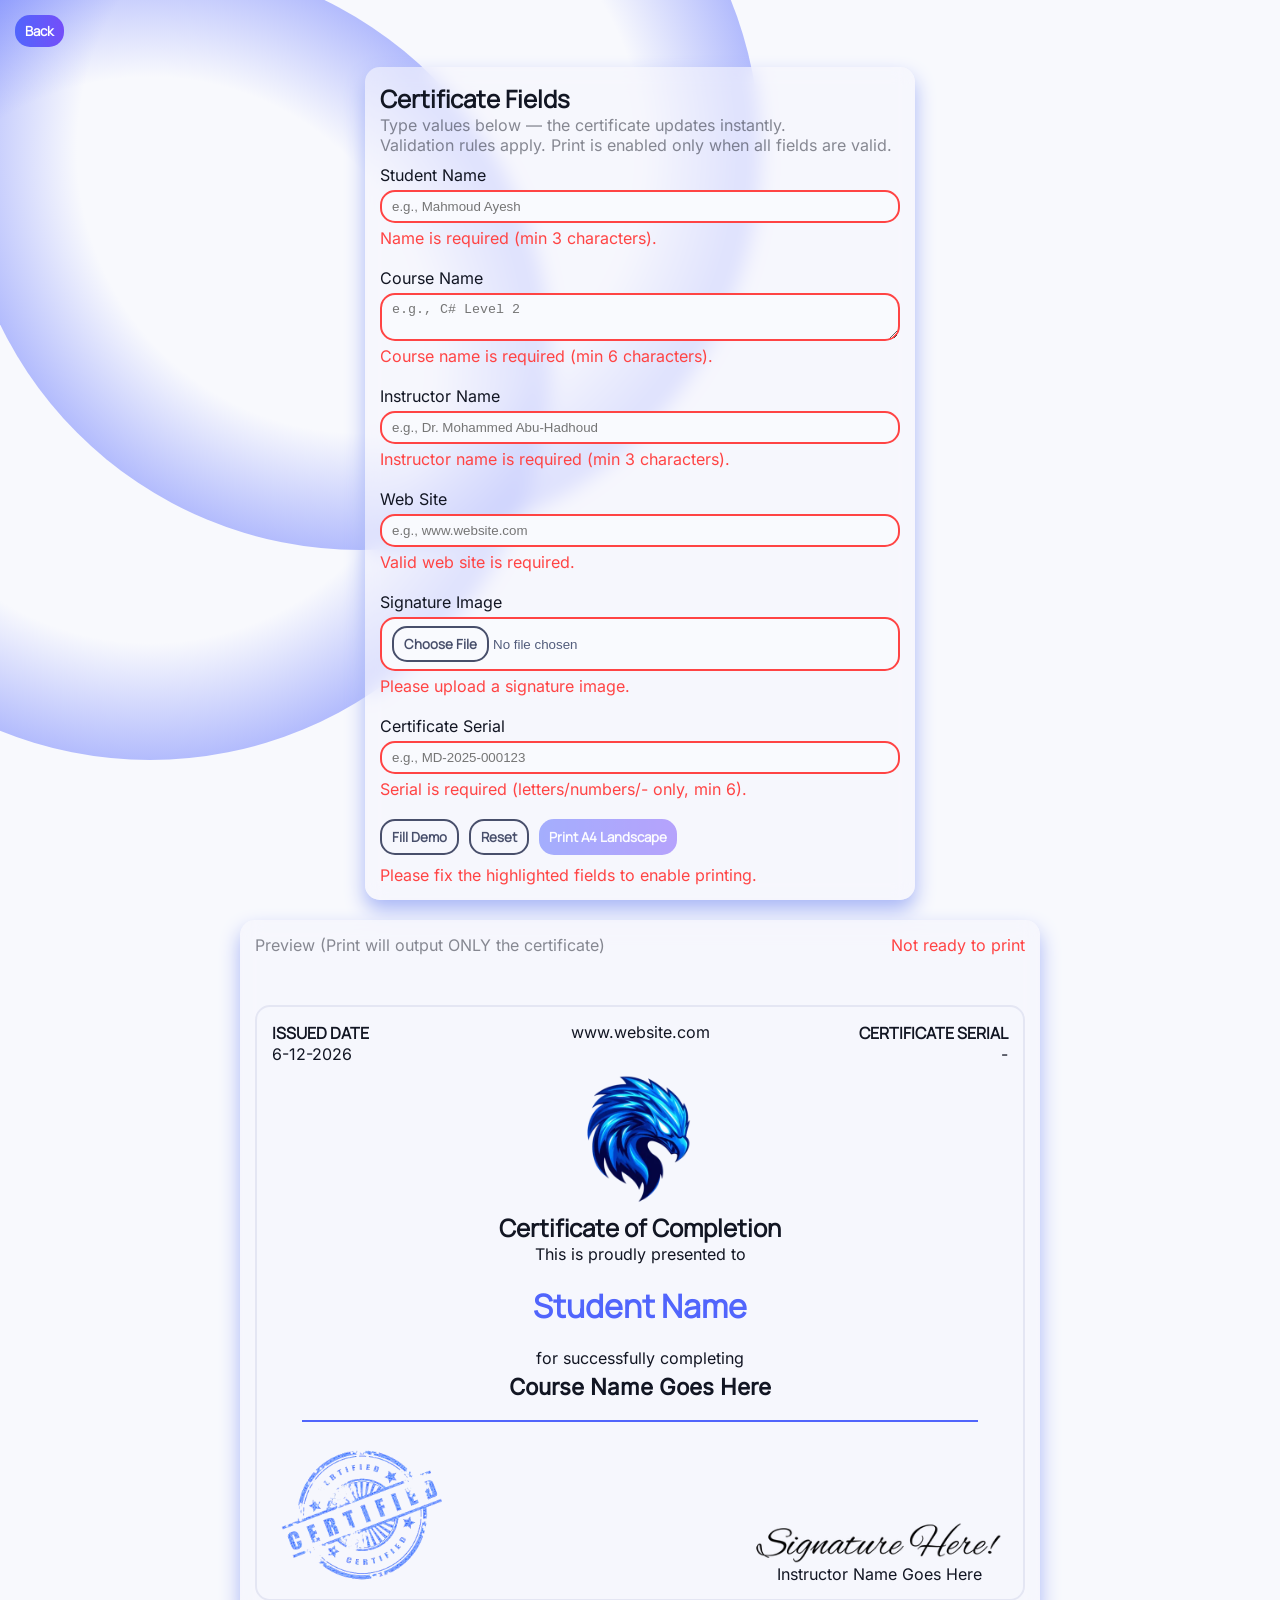
==== projects/01-certification-generator/index.html @ 6365fcb6 "Upload files" ====
<!DOCTYPE html>
<html lang="en">
<head>
    <meta charset="UTF-8">
    <meta name="viewport" content="width=device-width, initial-scale=1.0">
    <link rel="stylesheet" href="../../main-style.css">
    <link rel="stylesheet" href="style.css">
    <script src="script.js" defer></script>
    <title>Certification Generator</title>
</head>
<body>
    <button id="back-button" class="main-button">Back</button>

    <section id="form">
        <div id="decoration"></div>
        <h2>Certificate Fields</h2>
        <p class="light-text">Type values below — the certificate updates instantly.
            <br>
            Validation rules apply. Print is enabled only when all fields are valid.
        </p>
        <form onsubmit="event.preventDefault()">
            <div>
                <label for="student-name-field">Student Name</label>
                <input type="text" id="student-name-field" aria-describedby="invalid-name-error" placeholder="e.g., Mahmoud Ayesh">
                <p id="invalid-name-error" class="invalid-message">Name is required (min 3 characters).</p>
            </div>
            <div>
                <label for="course-name-field">Course Name</label>
                <textarea id="course-name-field" aria-describedby="invalid-course-name-error" placeholder="e.g., C# Level 2"></textarea>
                <p id="invalid-course-name-error" class="invalid-message">Course name is required (min 6 characters).</p>
            </div>
            <div>
                <label for="instructor-name-field">Instructor Name</label>
                <input type="text" id="instructor-name-field" aria-describedby="invalid-instructor-name-error" placeholder="e.g., Dr. Mohammed Abu-Hadhoud">
                <p id="invalid-instructor-name-error" class="invalid-message">Instructor name is required (min 3 characters).</p>
            </div>
            <div>
                <label for="website-field">Web Site</label>
                <input type="text" id="website-field" aria-describedby="website-field-error" placeholder="e.g., www.website.com">
                <p id="website-field-error" class="invalid-message">Valid web site is required.</p>
            </div>
            <div>
                <label for="signature-image-field">Signature Image</label>
                <input type="file" id="signature-image-field" accept="image/*" aria-describedby="invalid-signature-image-error">
                <p id="invalid-signature-image-error" class="invalid-message">Please upload a signature image.</p>
            </div>
            <div>
                <label for="certificate-serial-field">Certificate Serial</label>
                <input type="text" id="certificate-serial-field" aria-describedby="invalid-certificate-serial-error" placeholder="e.g., MD-2025-000123">
                <p id="invalid-certificate-serial-error" class="invalid-message">Serial is required (letters/numbers/- only, min 6).</p>
            </div>
            <div id="buttons-container">
                <button class="second-button" id="fill-demo-button">Fill Demo</button>
                <button class="second-button" id="reset-button">Reset</button>
                <button class="main-button" id="print-button">Print A4 Landscape</button>
            </div>
        </form>
        <p id="status-line" class="not ok">Please fix the highlighted fields to enable printing.</p>
    </section>

    <section id="certificate">
        <header>
            <p class="light-text">Preview (Print will output ONLY the certificate)</p>
            <p id="cert-status-line" class="not ok">Not ready to print</p>
        </header>
        <div>
            <header>
                <div>
                    <h4>ISSUED DATE</h4>
                    <p id="issued-date">-</p>
                </div>
                <p id="website">www.website.com</p>
                <div>
                    <h4>CERTIFICATE SERIAL</h4>
                    <p id="certificate-serial">-</p>
                </div>
            </header>
            <main>
                <img src="media/blue-eagle-head-esport-logo-png.webp" alt="random-logo">
                <h2>Certificate of Completion</h2>
                <p>This is proudly presented to</p>
                <p id="certificate-student-name">Student Name</p>
                <p>for successfully completing</p>
                <p class="certificate-bold-text" id="certificate-main-course-name">Course Name Goes Here</p>
            </main>
            <hr>
            <footer>
                <img src="media/Certified-Transparent-Background.webp" alt="certified-image">
                <div>
                    <img id="signature" src="media/DefaultSig.png" alt="signature-image">
                    <p id="instructor-name">Instructor Name Goes Here</p>
                </div>
            </footer>
        </div>
    </section>
</body>
</html>
---- main-style.css ----
@font-face {
    font-family: 'manrope';
    src: url('fonts/manrope-v23-latin-regular.woff2') format('woff2'),
         url('fonts/manrope-v23-latin-regular.woff') format('woff');
    font-display: swap;
}

@font-face {
    font-family: 'inter';
    src: url('fonts/inter-v20-latin-regular.woff2') format('woff2'),
         url('fonts/inter-v20-latin-regular.woff') format('woff');
    font-display: swap;
}

*{
  margin: 0;
  padding: 0;
  box-sizing: border-box;
}

html {
  scroll-behavior: smooth;
  overflow-x: hidden;
}

:root{
    --main-theme-color: #5165FC;
    --background-color: #f5f6fd9a;
    --shadow-color: #A8B6F6;
    --main-text-color: #121623;
    --light-text-color: #1216237e;
    --second-button-text-color: #484F6B;
    --error-text-color: rgb(255, 68, 68);

    --main-font: 'manrope', system-ui, -apple-system, sans-serif;
    --second-font: 'inter', system-ui, -apple-system, sans-serif;

    --input-background-color: #F9FAFE;
    --input-border-color: #E4E6F3;
    --input-text-color: #525C7B;
}

body{
    display: flex;
    justify-content: center;
    align-items: center;
    background-color: var(--background-color);
    font-family: var(--second-font);
    min-height: 100vh;
    overflow-x: hidden;
    color: var(--main-text-color);
    position: relative;
    padding: 15px;
    gap: 20px;
}

body::after, body::before{
    content: "";
    width: 800px;
    aspect-ratio: 1/1;
    position: absolute;
    z-index: -1;
    background-image: radial-gradient(transparent 50%, transparent 50%, var(--main-theme-color) 80%);
    opacity: 0.6;
    border-radius: 50%;
}

body::after{
    left: -250px;
    top: -40px;
}

body::before{
    left: -40px;
    top: -250px;
}

section{
    background-color: var(--background-color);
    box-shadow: 0px 10px 20px var(--shadow-color);
    border-radius: 15px;
    padding: 15px;
    overflow: hidden;
    backdrop-filter: blur(10px);
}

input, textarea{
    background-color: var(--input-background-color);
    color: var(--input-text-color);
    border-color: var(--input-border-color);
    border-width: 2px;
    border-radius: 15px;
    border-style: solid;
    padding: 7px 10px;
    transition: 0.3s;
    box-shadow: none;
    max-width: calc(100%);
}

input:focus, textarea:focus{
    border-color: var(--shadow-color);
    box-shadow: 0 0 3px var(--shadow-color);
    outline: none;
}

h1, h2, h3, h4 ,h5, h6{
    font-family: var(--main-font);
}

button, input[type="file"]::file-selector-button{
    font-family: var(--main-font);
    transition: 0.3s;
    padding: 7px 10px;
    border-radius: 15px;
    font-weight: bold;
    outline: none;
    cursor: pointer;
    text-wrap: nowrap;
}

.invalid-message{
    color: var(--error-text-color);
}

.light-text{
    color: var(--light-text-color);
}

.main-button{
    background-image: repeating-linear-gradient(
        90deg,
        var(--main-theme-color) 0%,
        #744EF9 50%,
        var(--main-theme-color) 100%
    );
    background-position: 200%;
    background-size: 200% 100%;
    border: none;
    color: white;
    position: relative;
}

.main-button:hover{
    background-position: 300%;
}

.second-button, input[type="file"]::file-selector-button{
    background-color: transparent;
    color: var(--second-button-text-color);
    border: 2px solid var(--second-button-text-color);
}

.second-button:hover, input[type="file"]::file-selector-button:hover{
    border-color: var(--shadow-color);
    box-shadow: 0 0 3px var(--shadow-color);
}

.second-button.delete{
    background-color: var(--error-text-color);
    color: white;
}

.second-button.delete:hover{
    border-color: var(--error-text-color);
    box-shadow: 0 0 3px var(--error-text-color);
}

button:active, input[type="file"]::file-selector-button:active{
    transform: scale(0.98);
}

button.disabled{
    opacity: 0.5;
    pointer-events: none;
}

.emphasized{
    background-color: rgba(0, 0, 0, 0.055);
    border: 1px solid rgba(0, 0, 0, 0.11);
    border-radius: 999px;
    padding: 6px 9px;
    font-size: 0.9rem;
}

.keyboard{
    border: 1px solid var(--main-text-color);
    border-radius: 5px;
    padding: 5px 8px;
    color: var(--main-text-color);
    font-size: 0.8rem;
}

button.selected{
    outline: 2px solid var(--main-theme-color);
    outline-offset: 2px;
}

@media (prefers-reduced-motion: reduce) {
  html {
    scroll-behavior: auto;
  }
}
---- projects/01-certification-generator/style.css ----
#form{
    width: 550px;
    display: flex;
    flex-direction: column;
}

#form form{
    display: flex;
    flex-direction: column;
    justify-content: space-between;
}

form div{
    display: flex;
    flex-direction: column;
    margin-top: 10px;
    margin-bottom: 10px;
    gap: 5px;
}

#buttons-container{
    flex-direction: row;
    gap: 10px;
}

.ok{
    color: var(--main-theme-color);   
}

.not.ok{
    color: var(--error-text-color);
}

#status-line.error{
    color: var(--error-text-color);   
}

.invalid input, .invalid textarea{
    border-color: var(--error-text-color);
}

.invalid .invalid-message{
    display: block;
}

.invalid-message{
    display: none;
}

#back-button{
    align-self: flex-start;
}

#certificate{
    width: 800px;
}

#certificate > header{
    display: flex;
    justify-content: space-between;
}

#certificate > div{
    display: flex;
    flex-direction: column;
    margin-top: 50px;
    width: 100%;
    border: 2px solid var(--input-border-color);
    border-radius: 15px;
    padding: 15px;
}

#certificate > div > header{
    display: flex;
    justify-content: space-between;
}

#certificate > div > header > div{
    width: 30%;
}

#certificate > div > header > div:last-child:has(#certificate-serial){
    display: flex;
    align-items: flex-end;
    flex-direction: column;
}

#certificate > div > main{
    display: flex;
    align-items: center;
    flex-direction: column;
}

#certificate > div > main > img{
    width: 20%;
    aspect-ratio: 1/1;
}

.certificate-bold-text{
    font-size: 1.4rem;
    font-weight: bold;
    margin: 5px;
}

#certificate-student-name{
    font-size: 2rem;
    font-weight: bold;
    font-family: var(--main-font);
    margin: 20px 0px;
    color: var(--main-theme-color);
}

hr{
    border: 1px solid var(--main-theme-color);
    margin: 15px 30px;
    min-width: 70%;
}

#certificate > div > footer{
    display: flex;
    justify-content: space-between;
}

#certificate > div > footer > p{
    align-self: flex-end;
}

#certificate > div > footer > img{
    width: 25%;
    filter: hue-rotate(30deg) saturate(200%);
}

#certificate > div > footer > div{
    width: 35%;
    display: flex;
    flex-direction: column;
    justify-content: flex-end;
    align-items: center;
}

#certificate > div > footer > div > img{
    width: 100%;
    filter: invert(100%);
}

.hidden{
    display: none;
}


@media (max-width: 1450px) {
    body{
        flex-direction: column;
    }
}

@media (max-width: 820px) {
    section{
        width: calc(100% - 1rem) !important;
    }
}

@media (max-width: 660px)
{
    #certificate{
        font-size: clamp(0.5rem, 0.7rem, 1rem);
        padding: clamp(10px, 11px, 12px);
        margin: clamp(10px, 11px, 12px);
    }

    .certificate-bold-text{
        font-size: clamp(0.7rem, 0.9rem, 1.2rem);
    }

    #certificate-student-name{
        font-size: 1.4rem;
        margin: clamp(10px, 11px, 12px);
    }

    hr{
        margin: clamp(10px, 11px, 12px);
    }

    #certificate > div{
        padding: 10px;
        margin-top: 35px;
    }
}

@media (max-width: 500px)
{
    #certificate{
        font-size: clamp(0.3rem, 0.5rem, 0.8rem);
        padding: clamp(8px, 9px, 10px);
        margin: clamp(8px, 9px, 10px);
    }

    .certificate-bold-text{
        font-size: clamp(0.5rem, 0.7rem, 1rem);
    }

    #certificate-student-name{
        font-size: 1.2rem;
        margin: clamp(8px, 9px, 10px);
    }

    hr{
        margin: clamp(8px, 9px, 10px);
    }

    #certificate > div{
        padding: 8px;
        margin-top: 25px;
    }
}

@media (max-width: 400px)
{
    #certificate{
        font-size: clamp(0.3rem, 0.4rem, 0.6rem);
    }

    .certificate-bold-text{
        font-size: clamp(0.5rem, 0.6rem, 0.8rem);
    }

    #certificate-student-name{
        font-size: 1rem;
    }
}

@media print{
    @page {
        size: landscape;
        margin: 10mm;
    }

    body::after, body::before{
        display: none;
    }
    body{
        display: block;
        padding: 0px;
    }
    #back-button{
        display: none;
    }
    #form{
        display: none;
    }
    #certificate{
        box-shadow: none;
        background-color: transparent;
        padding: 0px;
        margin: auto;
        width: 100%;
    }
    #certificate > header{
        display: none;
    }
    #certificate > div{
        margin: 0px;
        width: 100%;
    }
}
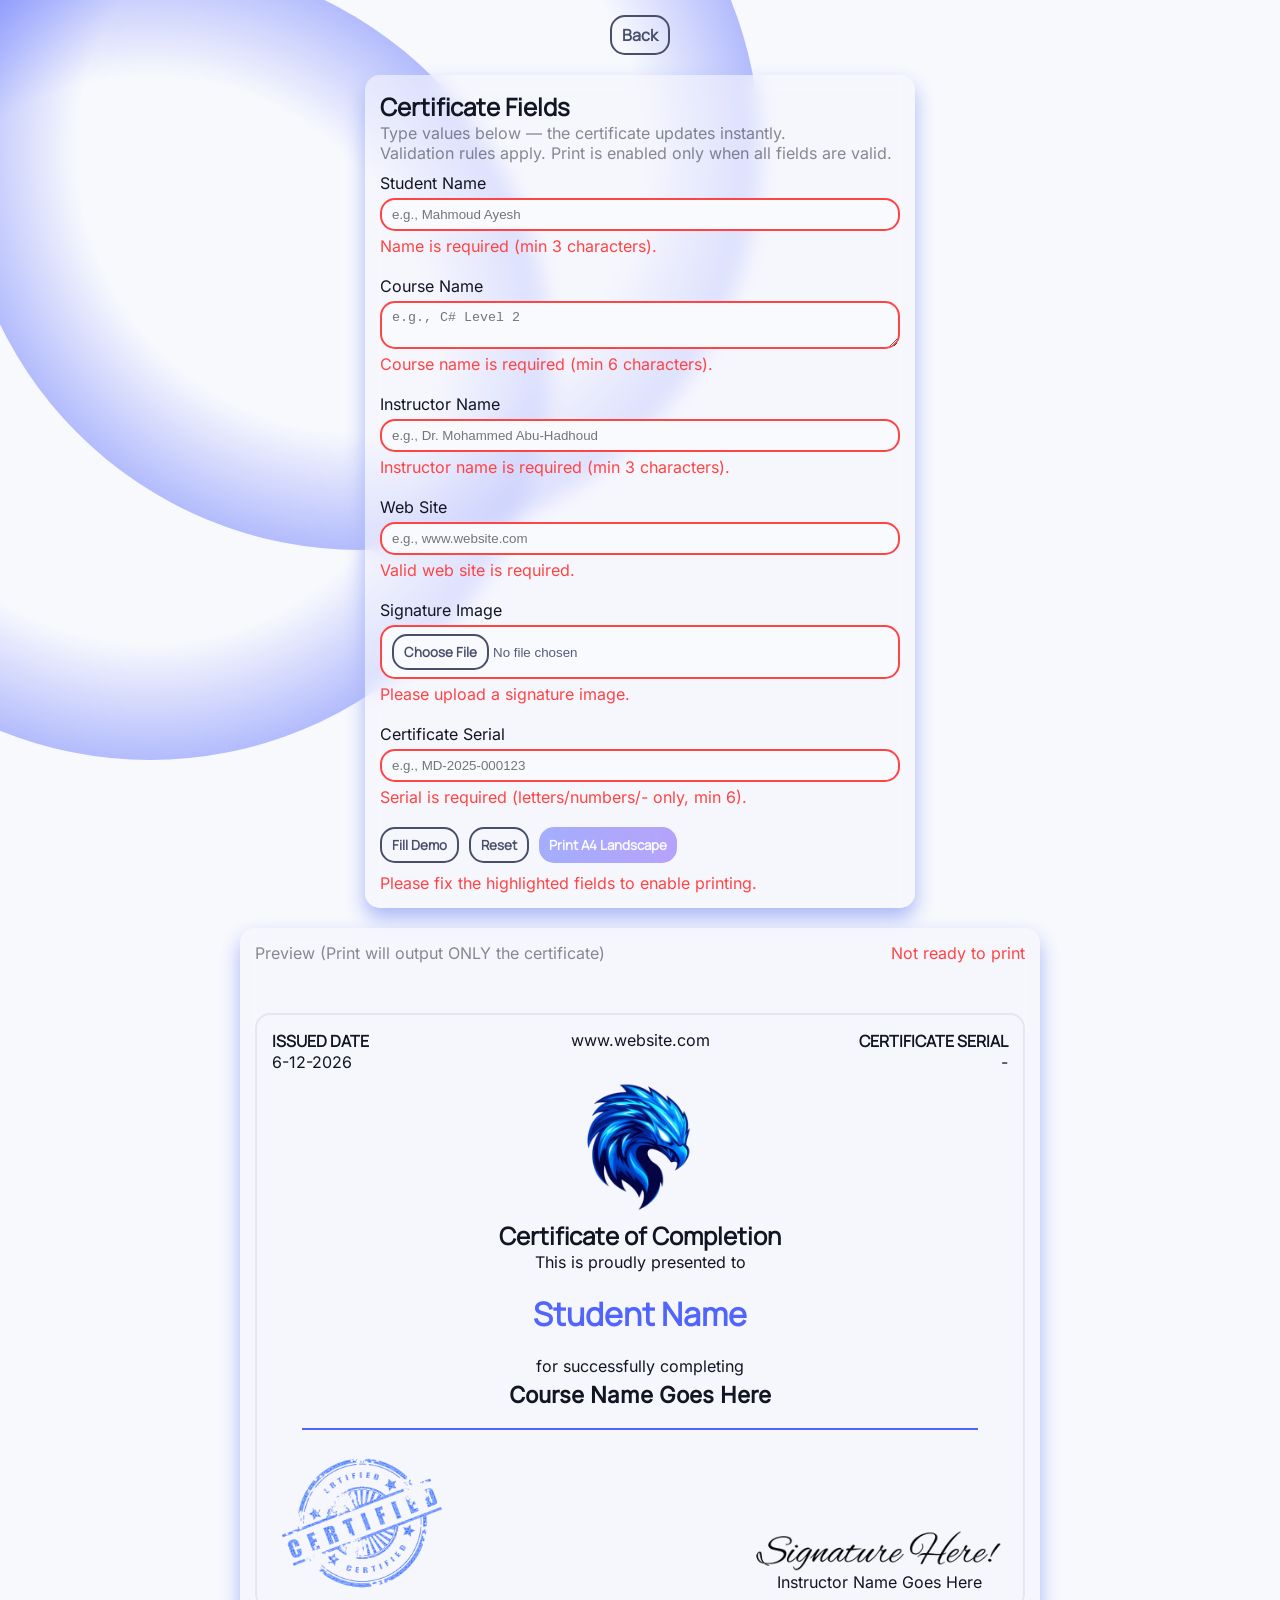
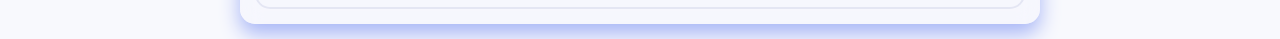
==== commit 3d0f50d9: "Edit pades, add back button" ====
--- a/projects/01-certification-generator/index.html
+++ b/projects/01-certification-generator/index.html
@@ -9,7 +9,7 @@
     <title>Certification Generator</title>
 </head>
 <body>
-    <button id="back-button" class="main-button">Back</button>
+    <a id="id="back"" href="../../index.html">Back</a>
 
     <section id="form">
         <div id="decoration"></div>
--- a/main-style.css
+++ b/main-style.css
@@ -107,7 +107,7 @@
     font-family: var(--main-font);
 }
 
-button, input[type="file"]::file-selector-button{
+button,a , input[type="file"]::file-selector-button{
     font-family: var(--main-font);
     transition: 0.3s;
     padding: 7px 10px;
@@ -144,13 +144,14 @@
     background-position: 300%;
 }
 
-.second-button, input[type="file"]::file-selector-button{
+.second-button, a, input[type="file"]::file-selector-button{
     background-color: transparent;
     color: var(--second-button-text-color);
     border: 2px solid var(--second-button-text-color);
-}
-
-.second-button:hover, input[type="file"]::file-selector-button:hover{
+    text-decoration: none;
+}
+
+.second-button:hover, a:hover, input[type="file"]::file-selector-button:hover{
     border-color: var(--shadow-color);
     box-shadow: 0 0 3px var(--shadow-color);
 }
@@ -195,6 +196,13 @@
     outline-offset: 2px;
 }
 
+#back{
+    position: fixed;
+    top: 20px;
+    left: 20px;
+    z-index: 999;
+}
+
 @media (prefers-reduced-motion: reduce) {
   html {
     scroll-behavior: auto;
